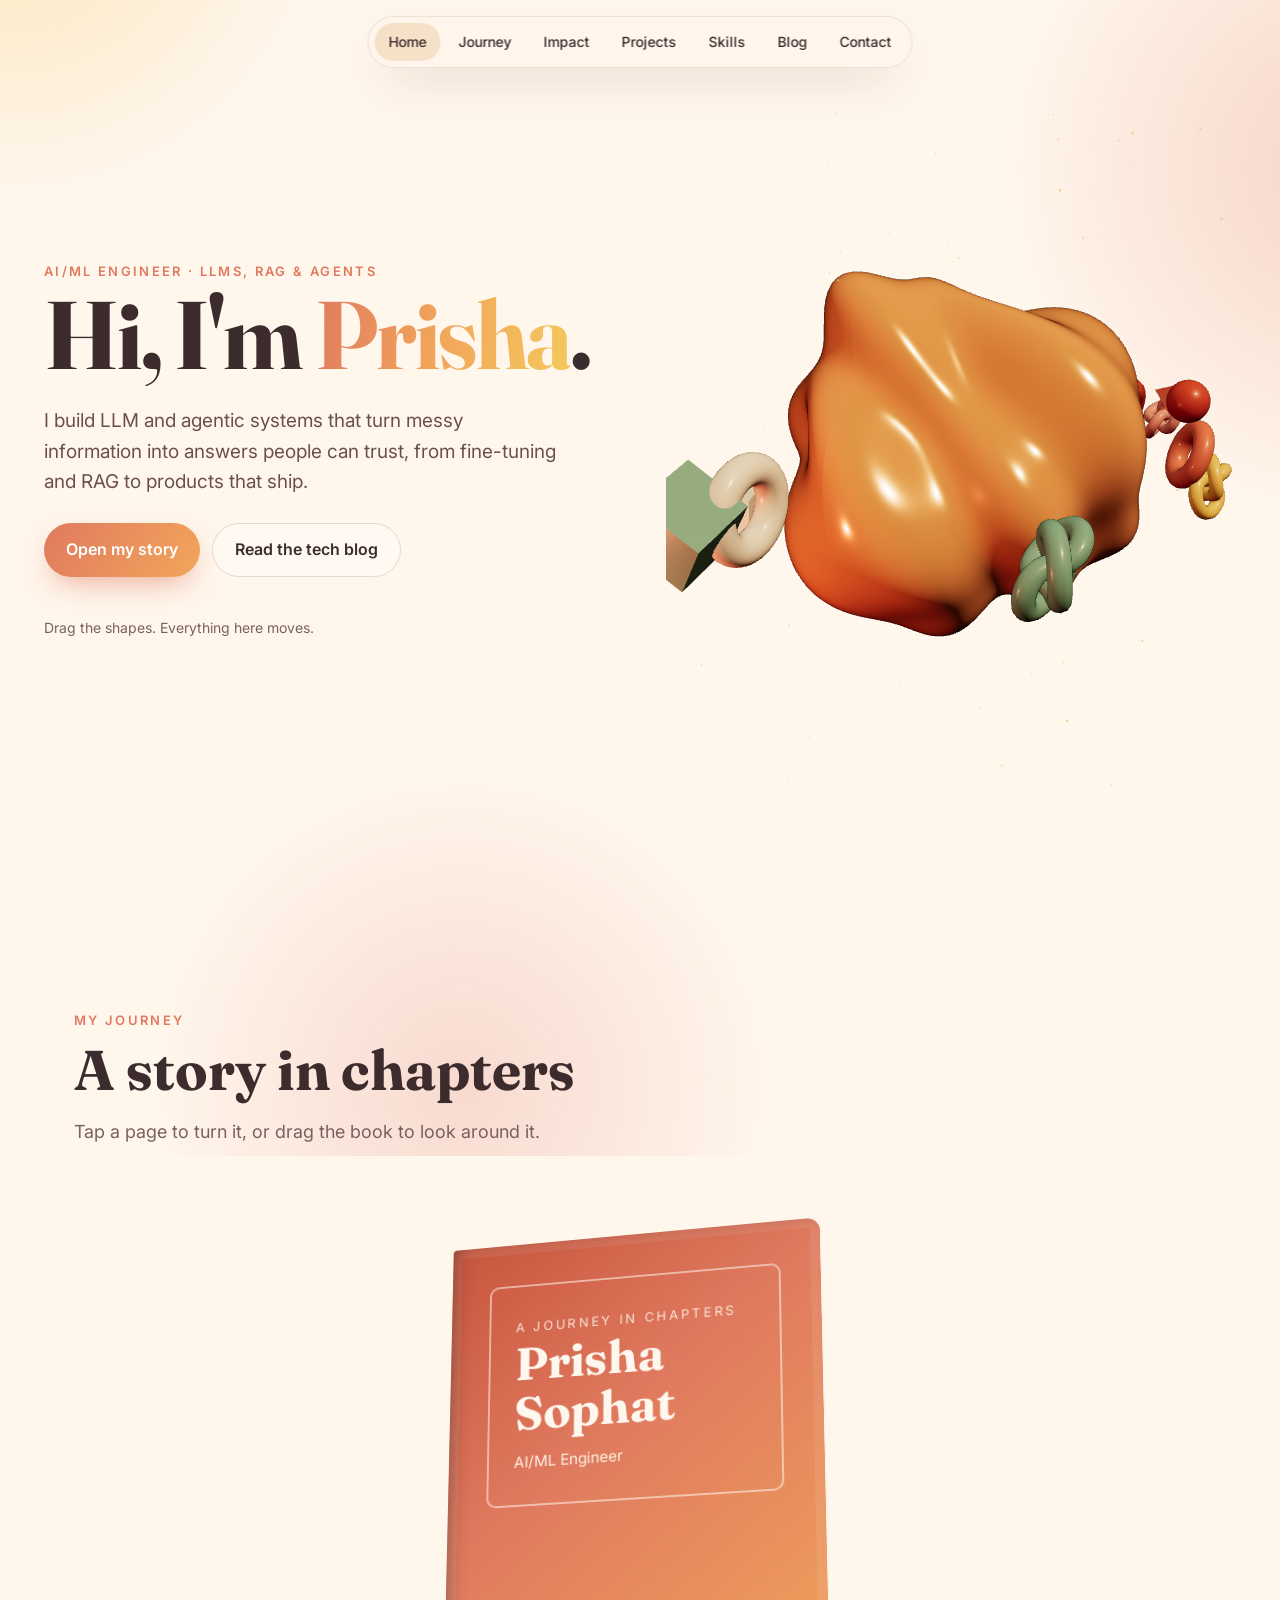
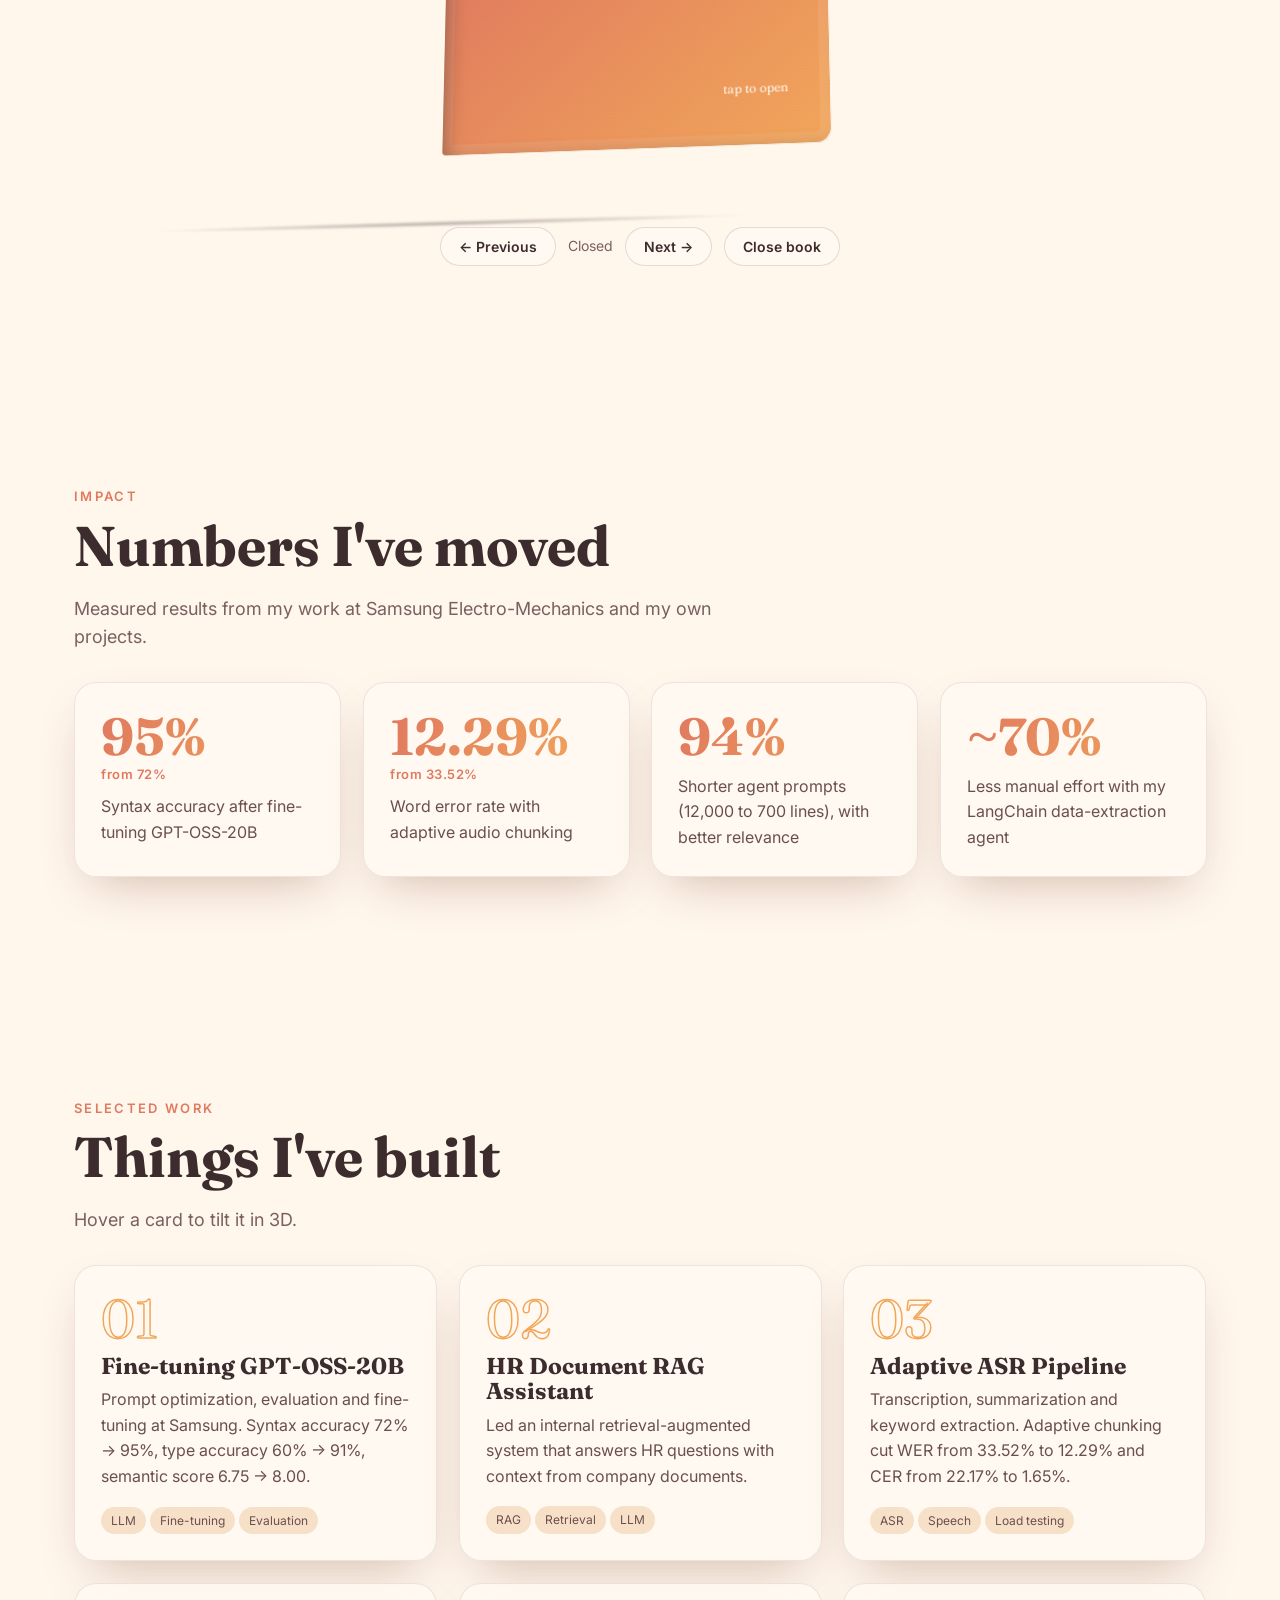
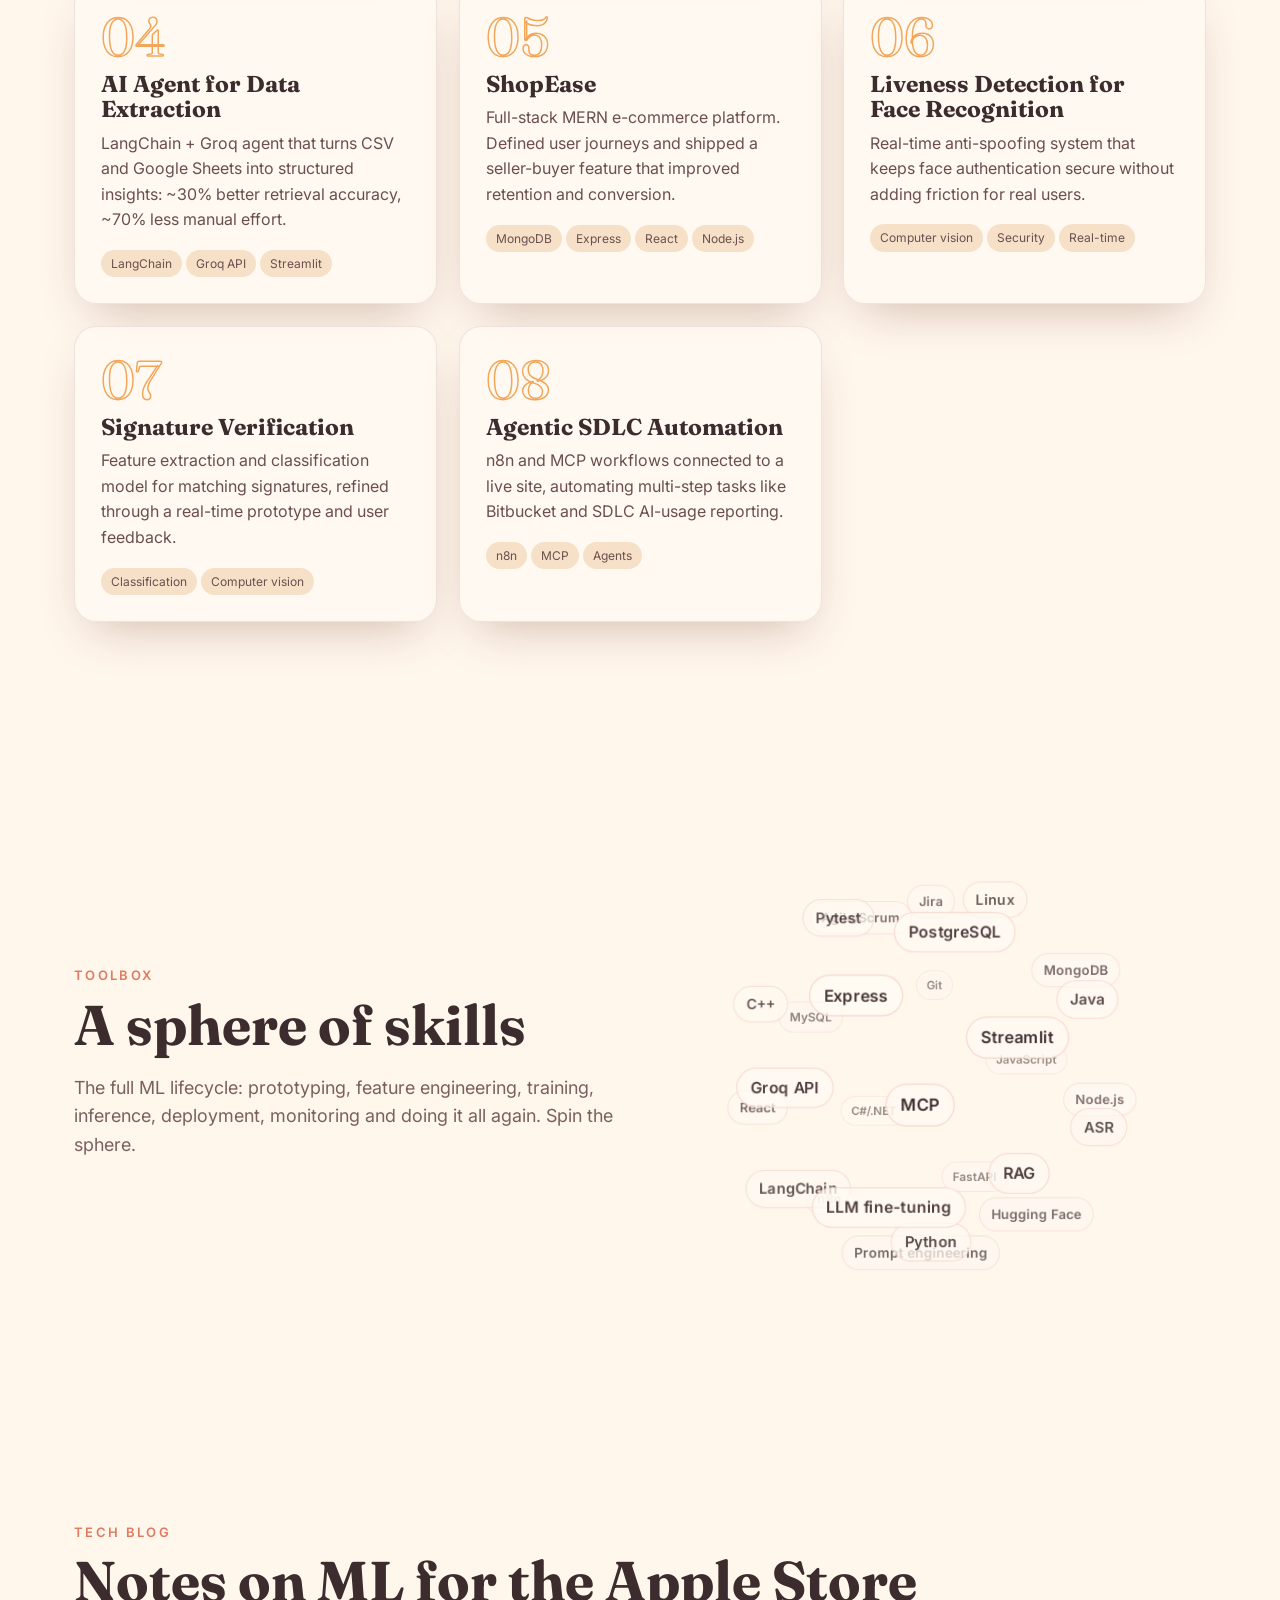
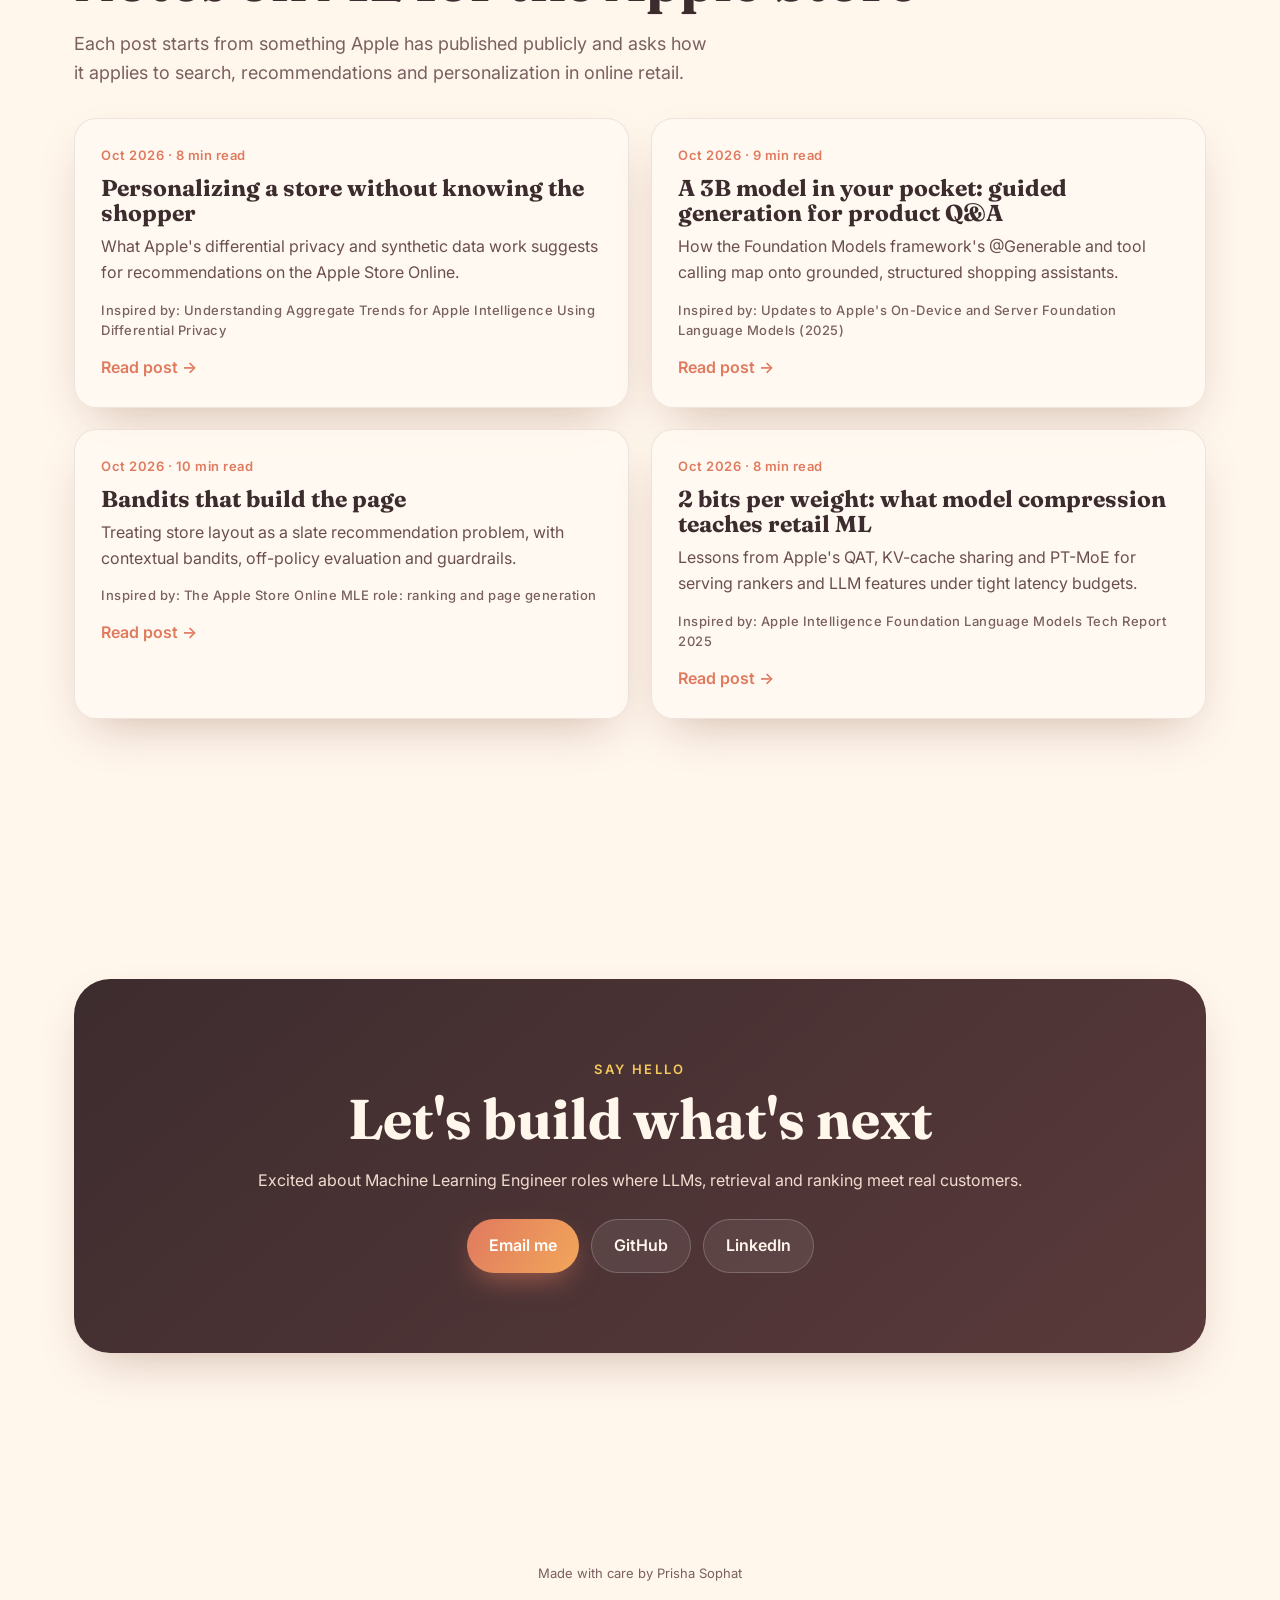
==== index.html @ 721a8635 "Add interactive portfolio site 3D page-turning journey book, Three.js hero, impact counters, project" ====
<!doctype html>
<html lang="en">
<head>
  <meta charset="utf-8">
  <meta name="viewport" content="width=device-width, initial-scale=1">
  <title>Prisha Sophat · AI/ML Engineer</title>
  <meta name="description" content="Portfolio of Prisha Sophat, AI/ML engineer working on LLMs, RAG and agentic systems.">
  <link rel="preconnect" href="https://fonts.googleapis.com">
  <link rel="preconnect" href="https://fonts.gstatic.com" crossorigin>
  <link href="https://fonts.googleapis.com/css2?family=Fraunces:opsz,wght@9..144,500;9..144,700&family=Inter:wght@400;500;600;700&display=swap" rel="stylesheet">
  <link rel="stylesheet" href="assets/style.css">
  <link rel="icon" href="data:image/svg+xml,<svg xmlns='http://www.w3.org/2000/svg' viewBox='0 0 100 100'><text y='.9em' font-size='90'>📖</text></svg>">
  <script type="importmap">
    { "imports": { "three": "./assets/vendor/three.module.min.js" } }
  </script>
</head>
<body>
  <nav class="nav" aria-label="Sections">
    <a href="#home">Home</a>
    <a href="#journey">Journey</a>
    <a href="#impact">Impact</a>
    <a href="#projects">Projects</a>
    <a href="#skills">Skills</a>
    <a href="#blog">Blog</a>
    <a href="#contact">Contact</a>
  </nav>

  <section class="hero" id="home">
    <div class="reveal">
      <div class="eyebrow">AI/ML Engineer · LLMs, RAG &amp; agents</div>
      <h1>Hi, I'm <span class="grad" id="hero-name">Prisha</span>.</h1>
      <p id="hero-tagline"></p>
      <div class="btns">
        <a class="btn primary" href="#journey">Open my story</a>
        <a class="btn ghost" href="#blog">Read the tech blog</a>
      </div>
      <div class="scroll-hint">Drag the shapes. Everything here moves.</div>
    </div>
    <canvas id="hero-canvas" aria-label="Interactive 3D shapes"></canvas>
  </section>

  <section id="journey">
    <div class="reveal">
      <div class="eyebrow">My journey</div>
      <h2>A story in chapters</h2>
      <p class="lead">Tap a page to turn it, or drag the book to look around it.</p>
    </div>
    <div class="book-stage" id="book-stage" tabindex="0" aria-label="Interactive book. Use arrow keys to turn pages.">
      <div class="book" id="book"><div class="shadow"></div></div>
    </div>
    <div class="book-controls">
      <button id="book-prev">← Previous</button>
      <span class="book-hint" id="book-progress">Closed</span>
      <button id="book-next">Next →</button>
      <button id="book-reset">Close book</button>
    </div>
  </section>

  <section id="impact">
    <div class="reveal">
      <div class="eyebrow">Impact</div>
      <h2>Numbers I've moved</h2>
      <p class="lead">Measured results from my work at Samsung Electro-Mechanics and my own projects.</p>
    </div>
    <div class="grid" id="stat-grid"></div>
  </section>

  <section id="projects">
    <div class="reveal">
      <div class="eyebrow">Selected work</div>
      <h2>Things I've built</h2>
      <p class="lead">Hover a card to tilt it in 3D.</p>
    </div>
    <div class="grid" id="project-grid"></div>
  </section>

  <section id="skills">
    <div class="skills-wrap">
      <div class="reveal">
        <div class="eyebrow">Toolbox</div>
        <h2>A sphere of skills</h2>
        <p class="lead">The full ML lifecycle: prototyping, feature engineering, training, inference, deployment, monitoring and doing it all again. Spin the sphere.</p>
      </div>
      <div class="sphere" id="sphere" aria-label="Rotating skill sphere"></div>
    </div>
  </section>

  <section id="blog">
    <div class="reveal">
      <div class="eyebrow">Tech blog</div>
      <h2>Notes on ML for the Apple Store</h2>
      <p class="lead">Each post starts from something Apple has published publicly and asks how it applies to search, recommendations and personalization in online retail.</p>
    </div>
    <div class="grid" id="blog-grid"></div>
  </section>

  <section id="contact">
    <div class="contact reveal">
      <div class="eyebrow" style="color:var(--honey)">Say hello</div>
      <h2>Let's build what's next</h2>
      <p>Excited about Machine Learning Engineer roles where LLMs, retrieval and ranking meet real customers.</p>
      <div class="btns" style="justify-content:center">
        <a class="btn primary" id="contact-email" href="#">Email me</a>
        <a class="btn ghost" id="contact-github" href="#" target="_blank" rel="noopener">GitHub</a>
        <a class="btn ghost" id="contact-linkedin" href="#" target="_blank" rel="noopener">LinkedIn</a>
      </div>
    </div>
  </section>
  <footer>Made with care by <span id="footer-name"></span></footer>

  <script src="assets/data.js"></script>
  <script src="assets/posts.js"></script>
  <script src="assets/main.js"></script>
  <script type="module" src="assets/hero.js"></script>
</body>
</html>
---- assets/style.css ----
:root {
  --cream: #fff6ec;
  --paper: #fdf0e0;
  --sand: #f6e1c8;
  --apricot: #f2a65a;
  --honey: #f4c95d;
  --terracotta: #e07a5f;
  --rose: #e8998d;
  --plum: #3d2c2e;
  --cocoa: #6b4f4f;
  --sage: #81b29a;
  --ink: #2b1d1e;
  --muted: #7a6060;
  --card: rgba(255, 250, 243, 0.78);
  --shadow: 0 20px 50px -20px rgba(110, 50, 30, 0.35);
  --radius: 22px;
  --font-display: "Fraunces", Georgia, serif;
  --font-body: "Inter", system-ui, -apple-system, sans-serif;
}

* { box-sizing: border-box; }
html { scroll-behavior: smooth; overflow-x: clip; }
body {
  margin: 0;
  background: var(--cream);
  color: var(--ink);
  font-family: var(--font-body);
  line-height: 1.6;
  overflow-x: hidden;
}
a { color: var(--terracotta); }
img { max-width: 100%; }

/* Soft warm glow behind everything */
body::before {
  content: "";
  position: fixed;
  inset: -20vmax;
  z-index: -2;
  background:
    radial-gradient(40vmax 40vmax at 15% 10%, rgba(244, 201, 93, 0.35), transparent 60%),
    radial-gradient(45vmax 45vmax at 90% 30%, rgba(224, 122, 95, 0.28), transparent 60%),
    radial-gradient(40vmax 40vmax at 40% 95%, rgba(232, 153, 141, 0.3), transparent 60%);
  animation: drift 24s ease-in-out infinite alternate;
}
@keyframes drift { to { transform: translate3d(3vmax, -2vmax, 0) rotate(4deg); } }

/* Nav */
.nav {
  position: fixed; top: 16px; left: 50%; transform: translateX(-50%);
  z-index: 50; display: flex; gap: 4px; padding: 6px;
  background: rgba(255, 246, 236, 0.7); backdrop-filter: blur(14px);
  border: 1px solid rgba(107, 79, 79, 0.12); border-radius: 999px;
  box-shadow: var(--shadow); max-width: calc(100vw - 32px); overflow-x: auto;
}
.nav a {
  color: var(--plum); text-decoration: none; font-weight: 500; font-size: 14px;
  padding: 8px 14px; border-radius: 999px; white-space: nowrap; transition: background .2s;
}
.nav a:hover, .nav a.active { background: var(--sand); }

section { padding: 110px 24px; max-width: 1180px; margin: 0 auto; position: relative; }
.eyebrow {
  font-size: 13px; letter-spacing: .18em; text-transform: uppercase;
  color: var(--terracotta); font-weight: 600;
}
h1, h2, h3 { font-family: var(--font-display); color: var(--plum); line-height: 1.1; margin: 0; }
h2 { font-size: clamp(34px, 5vw, 56px); margin: 8px 0 18px; }
.lead { color: var(--muted); font-size: 18px; max-width: 640px; }

/* Hero */
.hero {
  min-height: 100vh; display: grid; grid-template-columns: 1.05fr 1fr;
  align-items: center; gap: 24px; max-width: 1240px;
}
.hero h1 { font-size: clamp(46px, 7.5vw, 96px); letter-spacing: -0.02em; }
.hero h1 .grad {
  background: linear-gradient(100deg, var(--terracotta), var(--apricot) 50%, var(--honey));
  -webkit-background-clip: text; background-clip: text; color: transparent;
}
.hero p { font-size: 19px; color: var(--cocoa); max-width: 520px; }
#hero-canvas { width: 100%; height: min(78vh, 680px); display: block; cursor: grab; }
#hero-canvas:active { cursor: grabbing; }
.btns { display: flex; gap: 12px; flex-wrap: wrap; margin-top: 26px; }
.btn {
  display: inline-flex; align-items: center; gap: 8px; padding: 13px 22px; border-radius: 999px;
  font-weight: 600; text-decoration: none; transition: transform .2s, box-shadow .2s;
}
.btn.primary { background: linear-gradient(120deg, var(--terracotta), var(--apricot)); color: #fff; box-shadow: 0 12px 30px -10px rgba(224, 122, 95, .7); }
.btn.ghost { background: var(--card); color: var(--plum); border: 1px solid rgba(107, 79, 79, .18); }
.btn:hover { transform: translateY(-2px); }
.scroll-hint { margin-top: 40px; color: var(--muted); font-size: 14px; }

/* ---------- The 3D book ---------- */
.book-stage {
  height: 640px; display: grid; place-items: center; perspective: 2200px;
  margin-top: 30px; touch-action: pan-y; user-select: none;
}
.book {
  --w: 380px; --h: 520px;
  width: calc(var(--w) * 2); height: var(--h); position: relative;
  transform-style: preserve-3d; transition: transform .6s cubic-bezier(.2,.8,.2,1);
}
.book .shadow {
  position: absolute; left: 10%; right: 10%; bottom: -60px; height: 50px;
  background: radial-gradient(closest-side, rgba(61, 44, 46, .35), transparent);
  transform: rotateX(90deg) translateZ(-30px); filter: blur(8px);
}
.leaf {
  position: absolute; top: 0; left: 50%; width: var(--w); height: var(--h);
  transform-origin: left center; transform-style: preserve-3d;
  transition: transform 1.1s cubic-bezier(.645,.045,.355,1);
  cursor: pointer;
}
.leaf.flipped { transform: rotateY(-180deg); }
.face {
  position: absolute; inset: 0; backface-visibility: hidden; -webkit-backface-visibility: hidden;
  border-radius: 4px 14px 14px 4px; overflow: hidden;
  background: linear-gradient(90deg, #f3e2cb 0%, var(--paper) 8%, #fffaf2 100%);
  box-shadow: inset 8px 0 18px -10px rgba(107,79,79,.35);
  padding: 44px 40px; display: flex; flex-direction: column;
}
.face.back {
  transform: rotateY(180deg); border-radius: 14px 4px 4px 14px;
  background: linear-gradient(270deg, #f3e2cb 0%, var(--paper) 8%, #fffaf2 100%);
  box-shadow: inset -8px 0 18px -10px rgba(107,79,79,.35);
}
.face::after { /* subtle paper grain */
  content: ""; position: absolute; inset: 0; pointer-events: none; opacity: .35;
  background-image: repeating-linear-gradient(0deg, rgba(107,79,79,.04) 0 1px, transparent 1px 3px);
}
.face.cover {
  background: linear-gradient(140deg, #c8553d, var(--terracotta) 40%, var(--apricot));
  color: #fff8ef; justify-content: center; align-items: flex-start;
  box-shadow: inset 10px 0 20px -8px rgba(0,0,0,.35), inset 0 0 0 10px rgba(255,255,255,.08);
}
.face.cover h3 { color: #fff8ef; font-size: 48px; }
.face.cover .emboss {
  border: 2px solid rgba(255, 248, 239, .55); border-radius: 10px; padding: 30px 26px; width: 100%;
}
.face.cover small { letter-spacing: .2em; text-transform: uppercase; opacity: .85; }
.face.inside-cover { background: linear-gradient(270deg, #e9c9a3, #f6dfc2); justify-content: center; text-align: center; }
.face .chapter { font-size: 12px; letter-spacing: .2em; text-transform: uppercase; color: var(--terracotta); font-weight: 700; }
.face h4 { font-family: var(--font-display); font-size: 30px; margin: 10px 0 6px; color: var(--plum); }
.face .place { color: var(--cocoa); font-weight: 600; font-size: 14px; }
.face p { color: var(--ink); font-size: 15.5px; }
.face .pageno { margin-top: auto; font-size: 12px; color: var(--muted); align-self: flex-end; font-family: var(--font-display); }
.face.back .pageno { align-self: flex-start; }
.chip { display: inline-block; font-size: 12px; padding: 4px 10px; margin: 3px 4px 0 0; border-radius: 999px; background: var(--sand); color: var(--cocoa); }
.illus { flex: 1; display: grid; place-items: center; }
.illus svg { width: 70%; max-height: 260px; }
.book-controls { display: flex; gap: 12px; justify-content: center; align-items: center; margin-top: 10px; flex-wrap: wrap; }
.book-controls button {
  border: none; background: var(--card); border: 1px solid rgba(107,79,79,.18); color: var(--plum);
  padding: 10px 18px; border-radius: 999px; font: 600 14px var(--font-body); cursor: pointer;
}
.book-controls button:hover { background: var(--sand); }
.book-hint { text-align: center; color: var(--muted); font-size: 14px; }

/* ---------- Tilt cards ---------- */
.grid { display: grid; grid-template-columns: repeat(auto-fill, minmax(min(100%, 300px), 1fr)); gap: 22px; margin-top: 30px; }
.tilt {
  position: relative; background: var(--card); border: 1px solid rgba(107,79,79,.12);
  border-radius: var(--radius); padding: 26px; box-shadow: var(--shadow);
  transform-style: preserve-3d; transition: transform .15s ease-out; will-change: transform;
  text-decoration: none; color: inherit; display: block; backdrop-filter: blur(6px);
}
.tilt > * { transform: translateZ(30px); }
.tilt .glare {
  position: absolute; inset: 0; border-radius: inherit; pointer-events: none; transform: none;
  background: radial-gradient(circle at var(--gx, 50%) var(--gy, 50%), rgba(255,255,255,.55), transparent 50%);
  opacity: 0; transition: opacity .2s; mix-blend-mode: soft-light;
}
.tilt:hover .glare { opacity: 1; }
.tilt h3 { font-size: 23px; margin-bottom: 8px; }
.tilt p { color: var(--cocoa); margin: 0 0 14px; }
.tilt .meta { font-size: 13px; color: var(--terracotta); font-weight: 600; letter-spacing: .04em; }
.tilt .num {
  font-family: var(--font-display); font-size: 54px; line-height: 1; color: transparent;
  -webkit-text-stroke: 1.5px var(--apricot); margin-bottom: 8px;
}

.stat-num {
  font-family: var(--font-display); font-size: 52px; font-weight: 700; line-height: 1.05;
  background: linear-gradient(110deg, var(--terracotta), var(--apricot)); -webkit-background-clip: text; background-clip: text; color: transparent;
}
.stat p { margin: 10px 0 0; }
#stat-grid { grid-template-columns: repeat(auto-fill, minmax(min(100%, 240px), 1fr)); }

/* ---------- Skills sphere ---------- */
.skills-wrap { display: grid; grid-template-columns: 1fr 1fr; gap: 30px; align-items: center; }
.sphere { position: relative; height: 460px; perspective: 900px; cursor: grab; touch-action: pan-y; }
.sphere span {
  position: absolute; left: 50%; top: 50%; white-space: nowrap; font-weight: 600;
  color: var(--plum); padding: 6px 12px; border-radius: 999px;
  background: rgba(255, 250, 243, .85); border: 1px solid rgba(224,122,95,.25);
  transform: translate(-50%, -50%); will-change: transform, opacity; font-size: 14px;
}

/* ---------- Blog ---------- */
#blog-grid { grid-template-columns: repeat(auto-fill, minmax(min(100%, 440px), 1fr)); }
.post-card .read { margin-top: 14px; font-weight: 600; color: var(--terracotta); }

/* ---------- Contact ---------- */
.contact {
  text-align: center; background: linear-gradient(140deg, var(--plum), #5a3a3b);
  color: var(--cream); border-radius: 36px; padding: 80px 30px; margin: 40px auto 100px;
  box-shadow: var(--shadow); overflow: hidden;
}
.contact h2 { color: var(--cream); }
.contact p { color: #f2dcd0; }
.contact .btn.ghost { color: var(--cream); background: rgba(255,255,255,.08); border-color: rgba(255,255,255,.2); }
footer { text-align: center; color: var(--muted); font-size: 13px; padding: 0 0 40px; }

/* Reveal on scroll */
.reveal { opacity: 0; transform: translateY(30px); transition: opacity .8s, transform .8s; }
.reveal.in { opacity: 1; transform: none; }

/* ---------- Article pages ---------- */
.article { max-width: 760px; margin: 0 auto; padding: 120px 24px 80px; }
.article h1 { font-size: clamp(36px, 5.5vw, 58px); margin: 12px 0 14px; }
.article .byline { color: var(--muted); font-size: 14px; margin-bottom: 30px; }
.article h2 { font-size: 30px; margin: 44px 0 10px; }
.article p, .article li { font-size: 18px; color: #3a2a2b; }
.article blockquote {
  margin: 28px 0; padding: 18px 24px; border-left: 4px solid var(--apricot);
  background: var(--card); border-radius: 0 16px 16px 0; font-family: var(--font-display); font-size: 21px; color: var(--plum);
}
.article pre {
  background: var(--plum); color: #fbe6d4; padding: 20px; border-radius: 16px; overflow-x: auto; font-size: 14px; line-height: 1.5;
}
.article code { font-family: ui-monospace, "SF Mono", Menlo, monospace; }
.article p code { background: var(--sand); padding: 2px 6px; border-radius: 6px; font-size: .9em; }
.article .sources { font-size: 15px; border-top: 1px solid rgba(107,79,79,.15); margin-top: 50px; padding-top: 20px; }
.article .sources li { font-size: 15px; }
.diagram { background: var(--card); border-radius: 20px; padding: 18px; margin: 26px 0; border: 1px solid rgba(107,79,79,.12); }
.diagram svg { width: 100%; height: auto; display: block; }
.diagram figcaption { font-size: 14px; color: var(--muted); text-align: center; margin-top: 8px; }
.progress { position: fixed; top: 0; left: 0; height: 4px; background: linear-gradient(90deg, var(--terracotta), var(--honey)); z-index: 60; width: 0; }

/* ---------- Responsive ---------- */
@media (max-width: 900px) {
  .hero { grid-template-columns: 1fr; padding-top: 110px; text-align: left; }
  #hero-canvas { height: 380px; order: -1; }
  .skills-wrap { grid-template-columns: 1fr; }
  .book { --w: 300px; --h: 430px; }
  .book-stage { height: 540px; }
}
@media (max-width: 680px) {
  section { padding: 80px 16px; }
  .book { --w: 45vw; --h: 440px; }
  .face { padding: 22px 16px; }
  .face h4 { font-size: 19px; }
  .face p { font-size: 12px; line-height: 1.45; }
  .face.cover h3 { font-size: 26px; }
  .face .chip { font-size: 10px; padding: 2px 7px; }
  .book-stage { height: 540px; }
  .sphere { height: 340px; }
}
@media (prefers-reduced-motion: reduce) {
  *, *::before { animation: none !important; transition: none !important; }
}
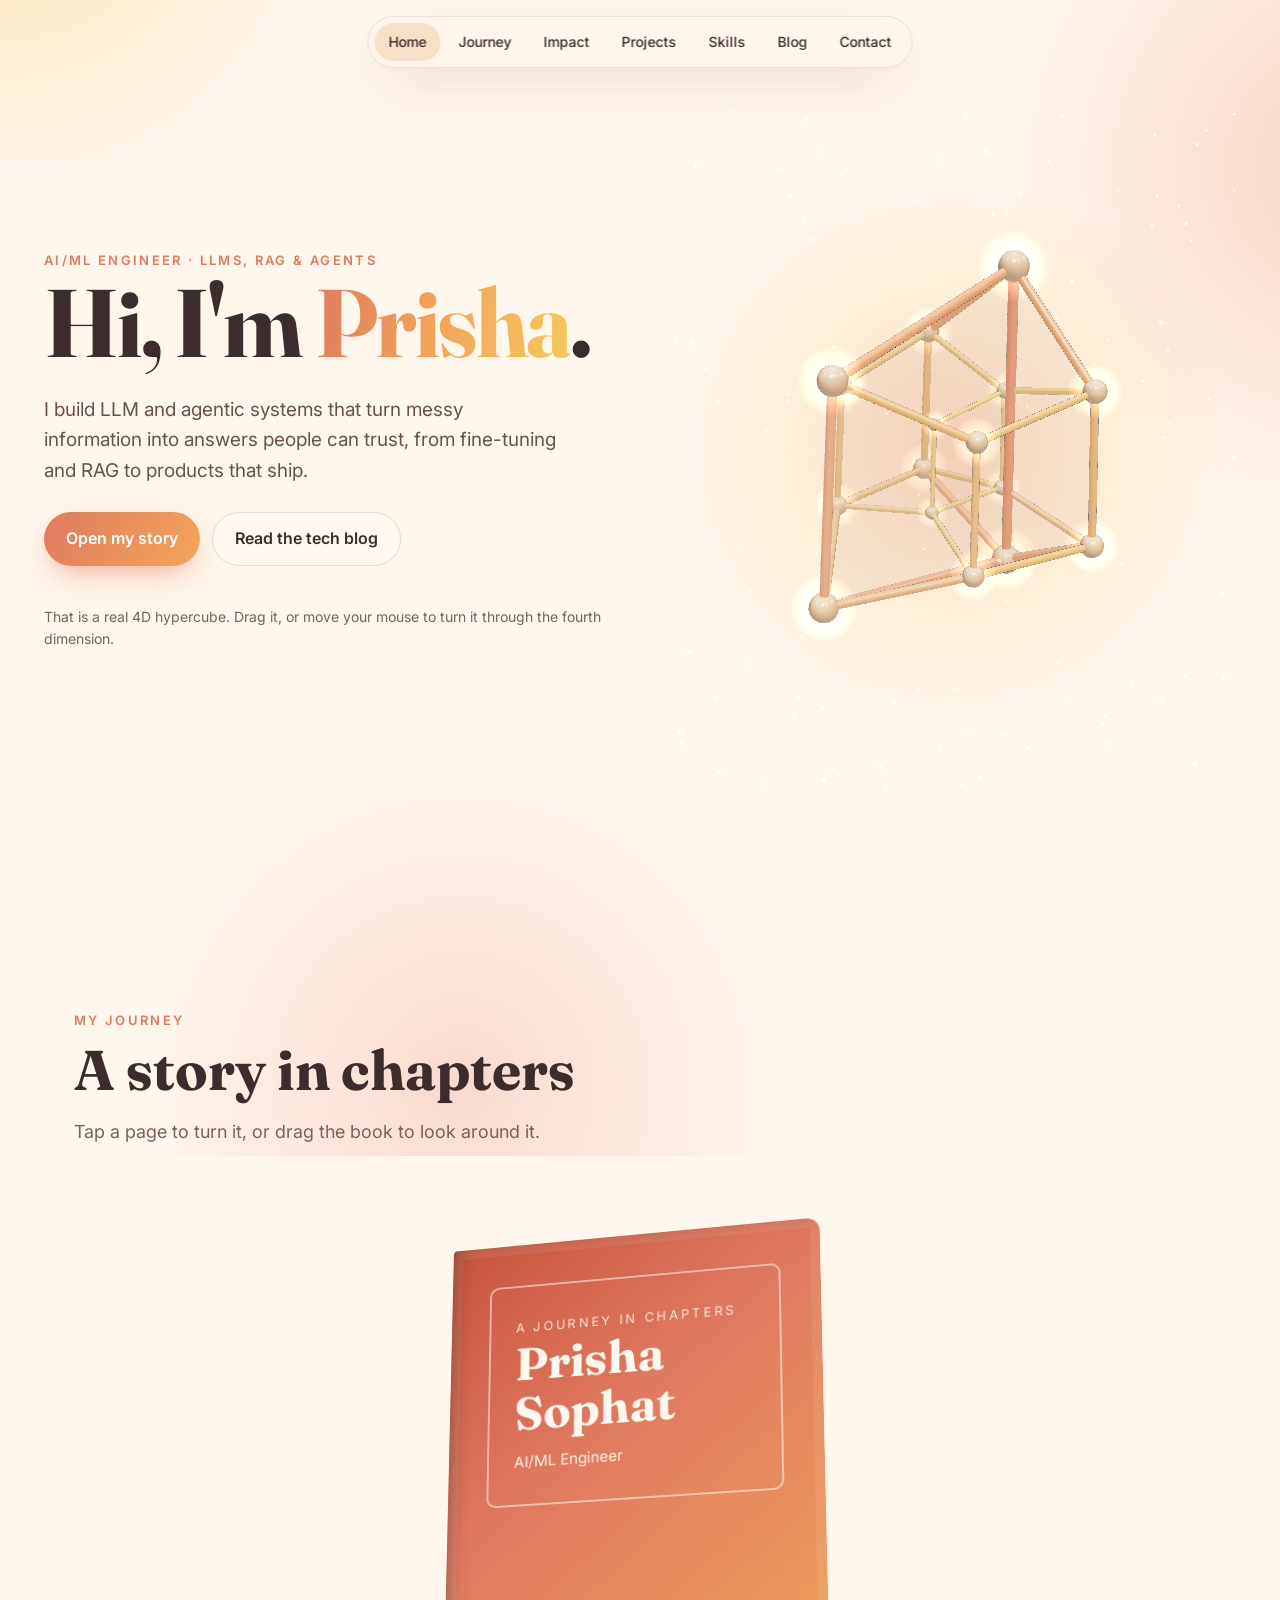
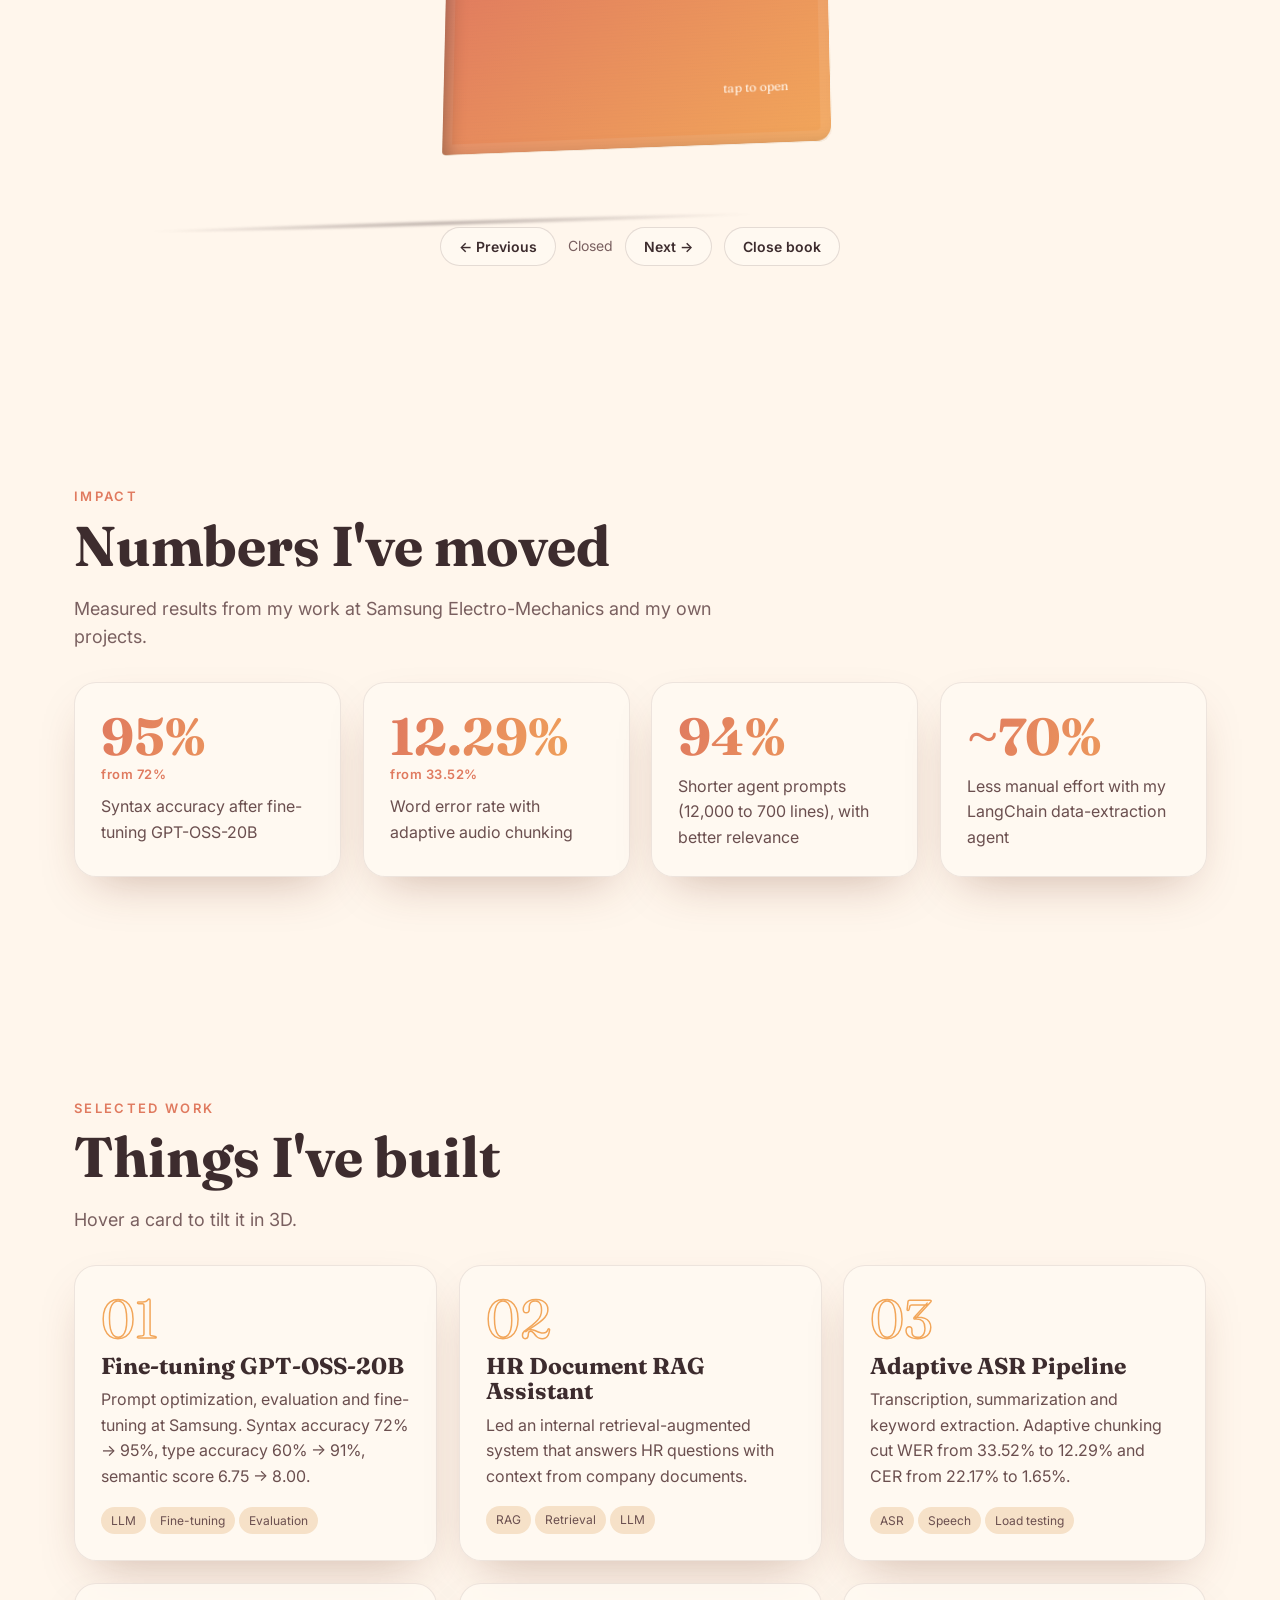
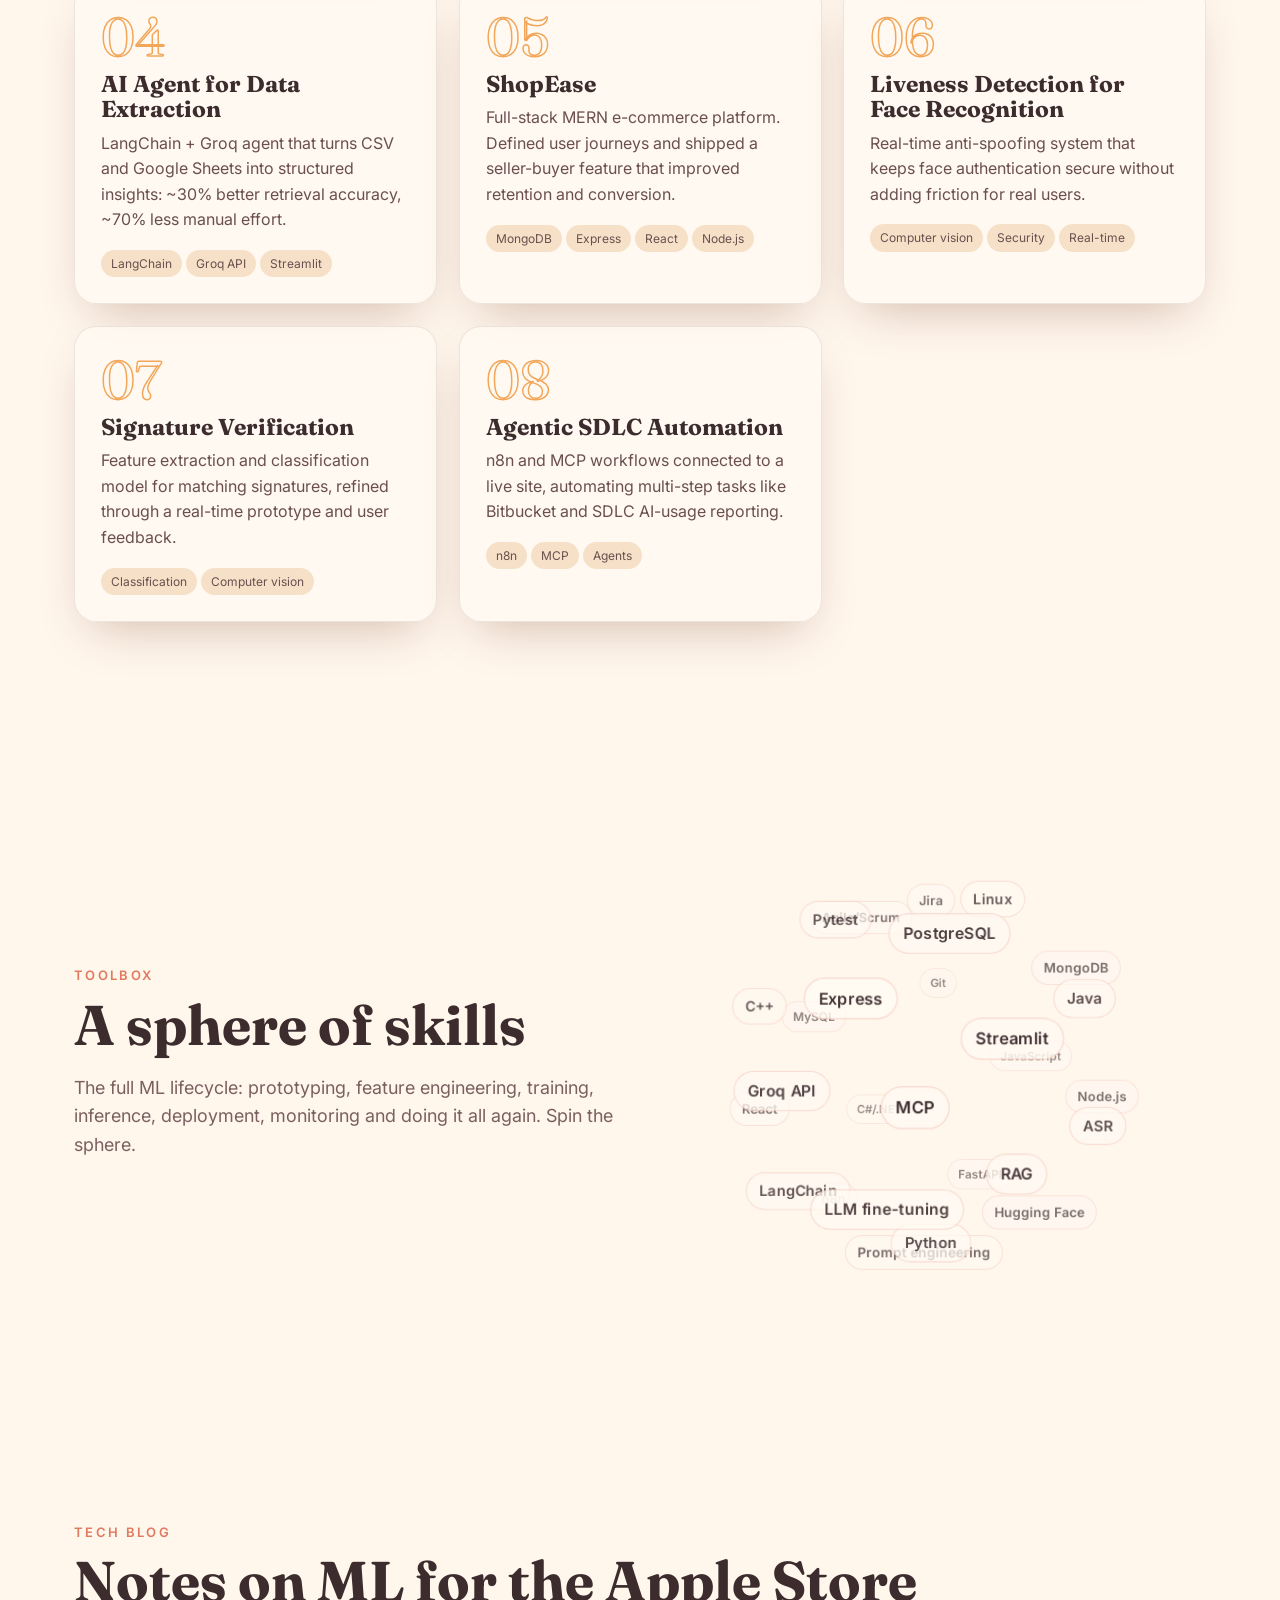
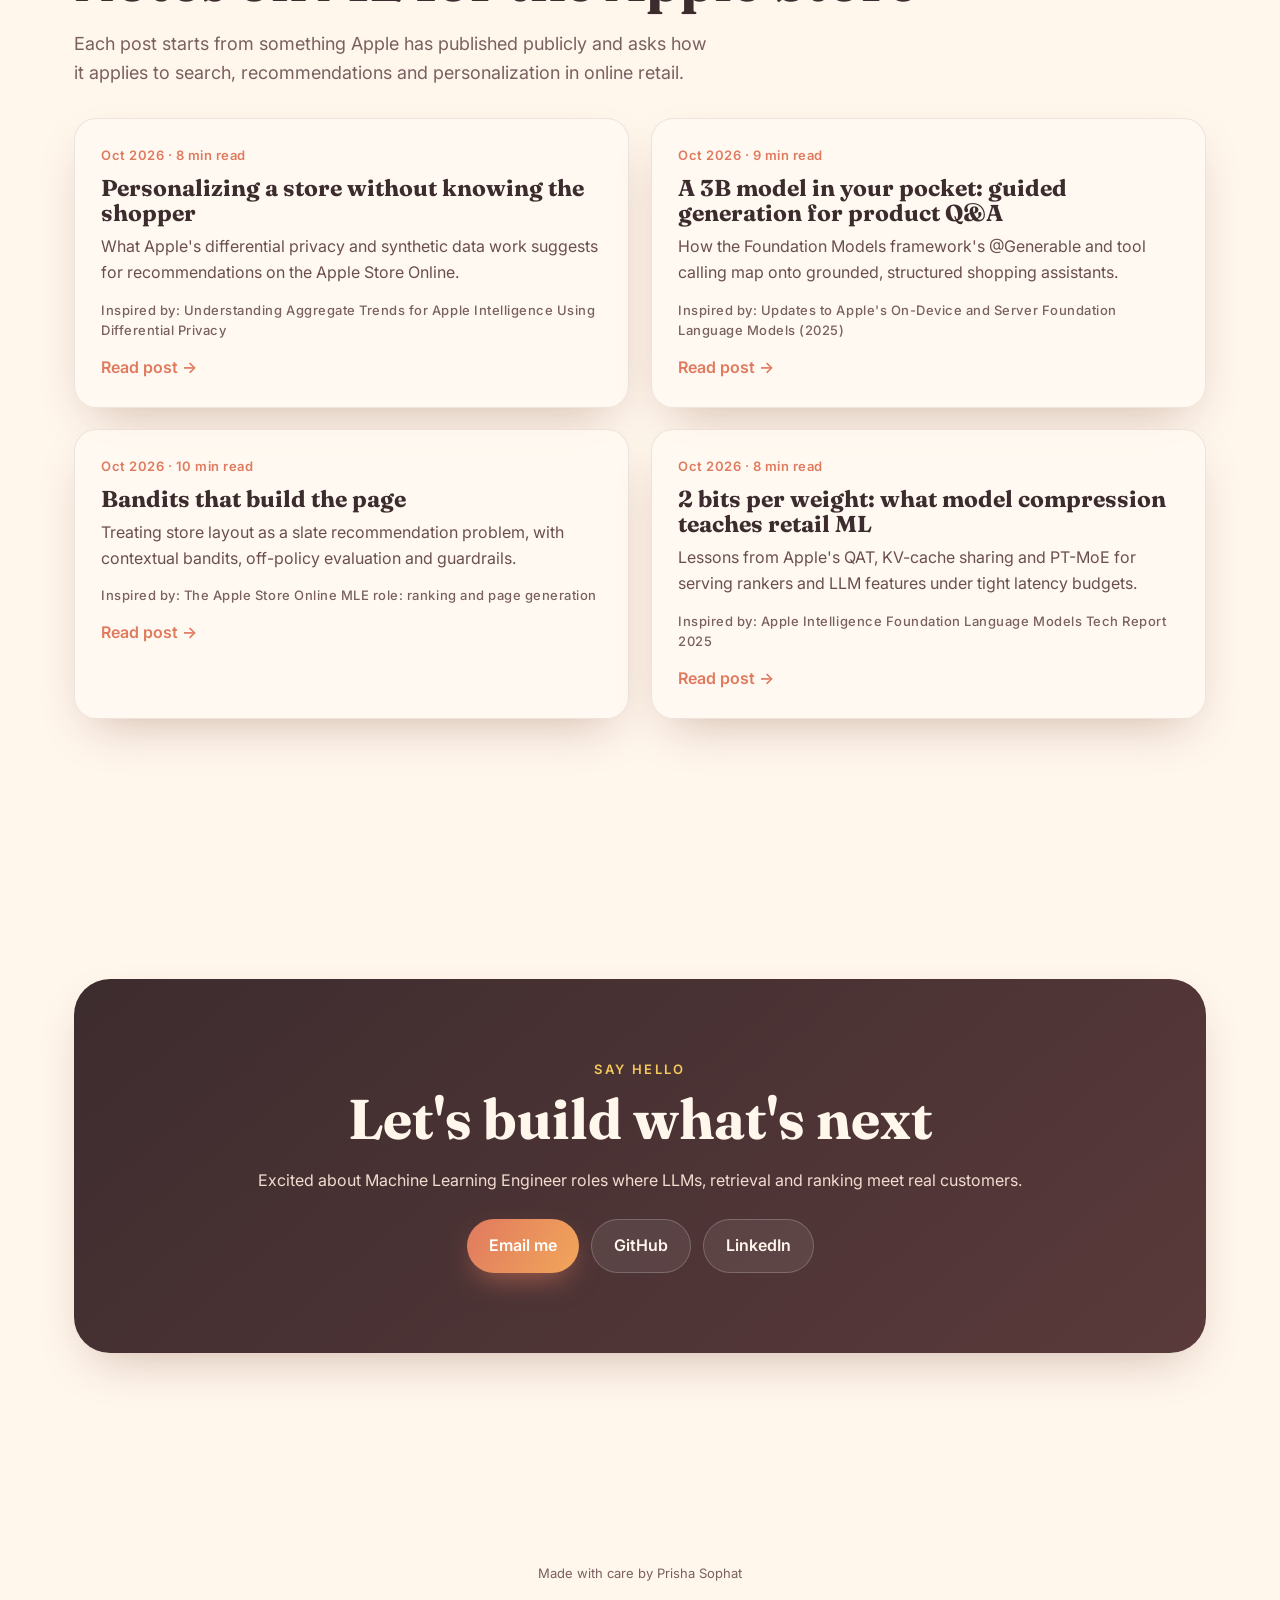
==== commit f1845294: "Replace hero shape with a rotating 4D tesseract A real hypercube rotated in the XW, YW and ZW planes" ====
--- a/index.html
+++ b/index.html
@@ -34,7 +34,7 @@
         <a class="btn primary" href="#journey">Open my story</a>
         <a class="btn ghost" href="#blog">Read the tech blog</a>
       </div>
-      <div class="scroll-hint">Drag the shapes. Everything here moves.</div>
+      <div class="scroll-hint">That is a real 4D hypercube. Drag it, or move your mouse to turn it through the fourth dimension.</div>
     </div>
     <canvas id="hero-canvas" aria-label="Interactive 3D shapes"></canvas>
   </section>
--- a/assets/style.css
+++ b/assets/style.css
@@ -79,7 +79,10 @@
   -webkit-background-clip: text; background-clip: text; color: transparent;
 }
 .hero p { font-size: 19px; color: var(--cocoa); max-width: 520px; }
-#hero-canvas { width: 100%; height: min(78vh, 680px); display: block; cursor: grab; }
+#hero-canvas {
+  width: 100%; height: min(78vh, 680px); display: block; cursor: grab;
+  background: radial-gradient(circle at 50% 50%, rgba(255, 186, 140, .45), rgba(244, 201, 93, .12) 38%, transparent 62%);
+}
 #hero-canvas:active { cursor: grabbing; }
 .btns { display: flex; gap: 12px; flex-wrap: wrap; margin-top: 26px; }
 .btn {
